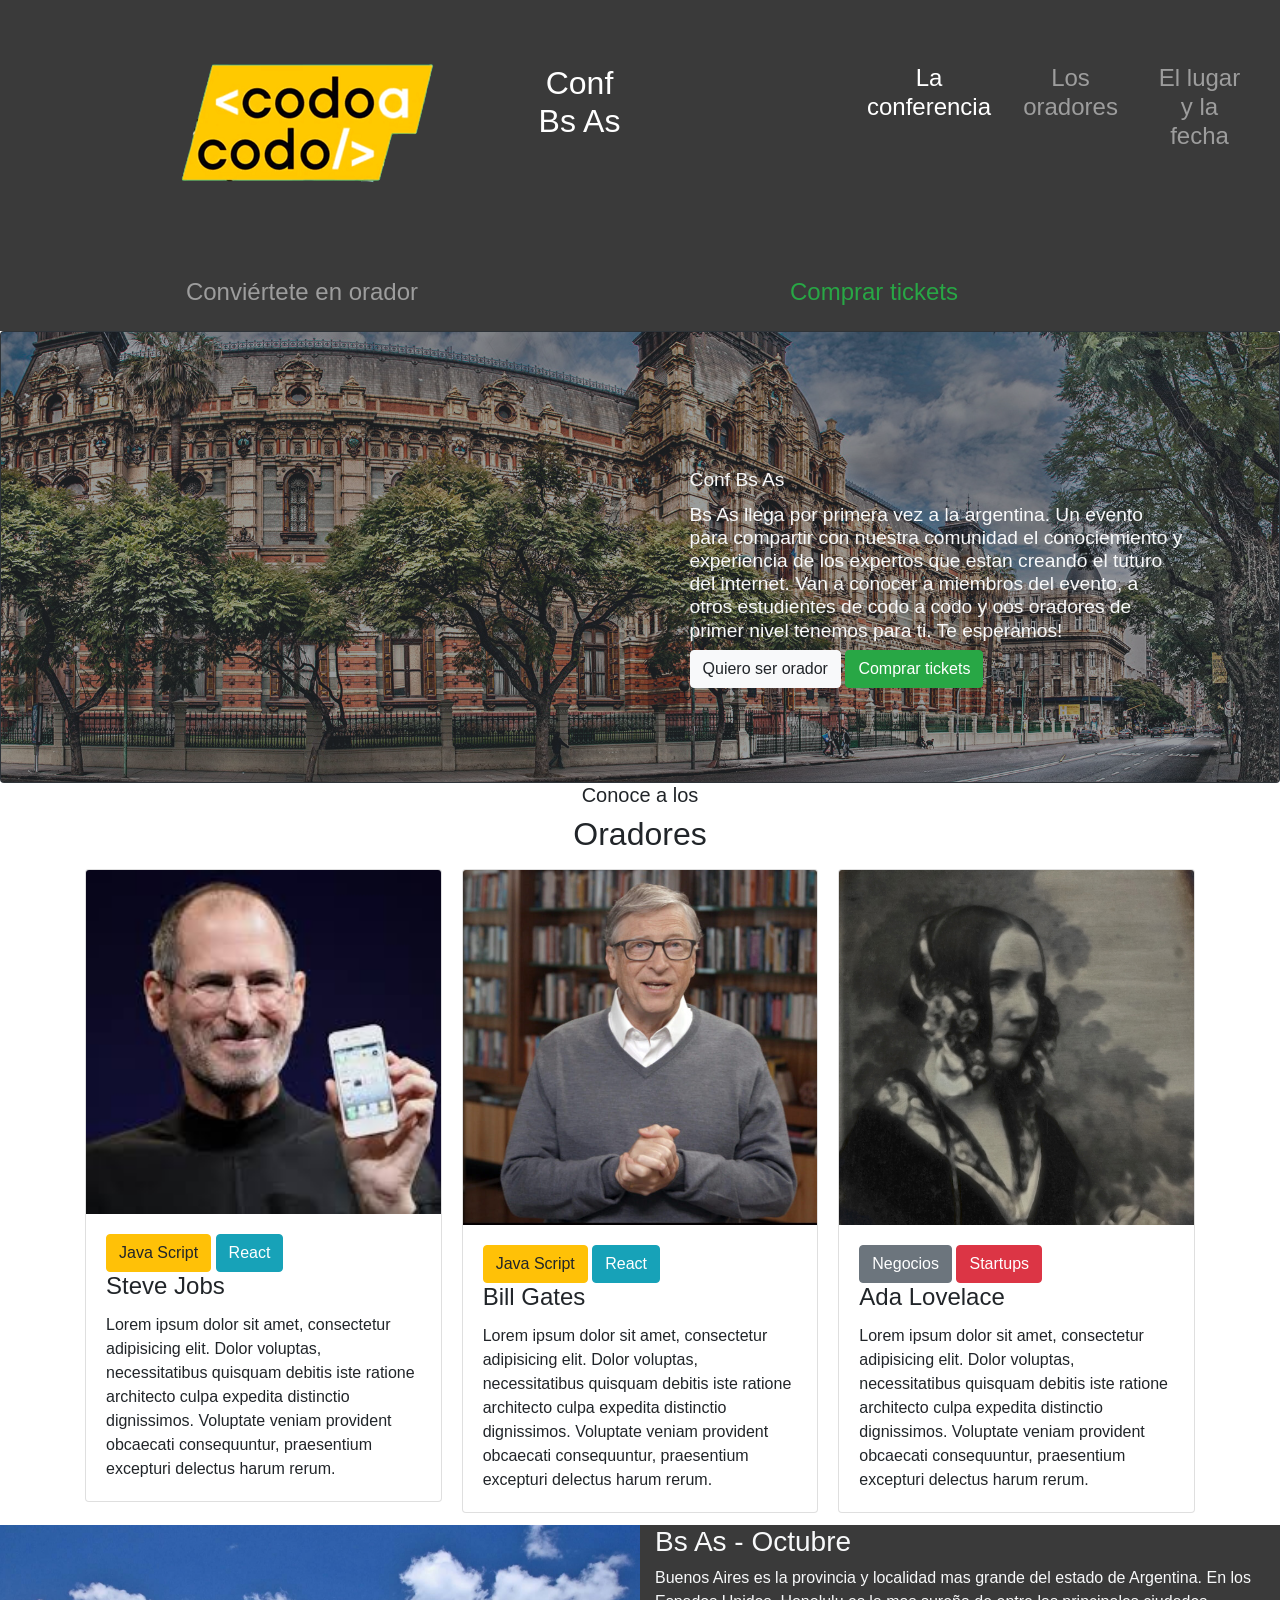
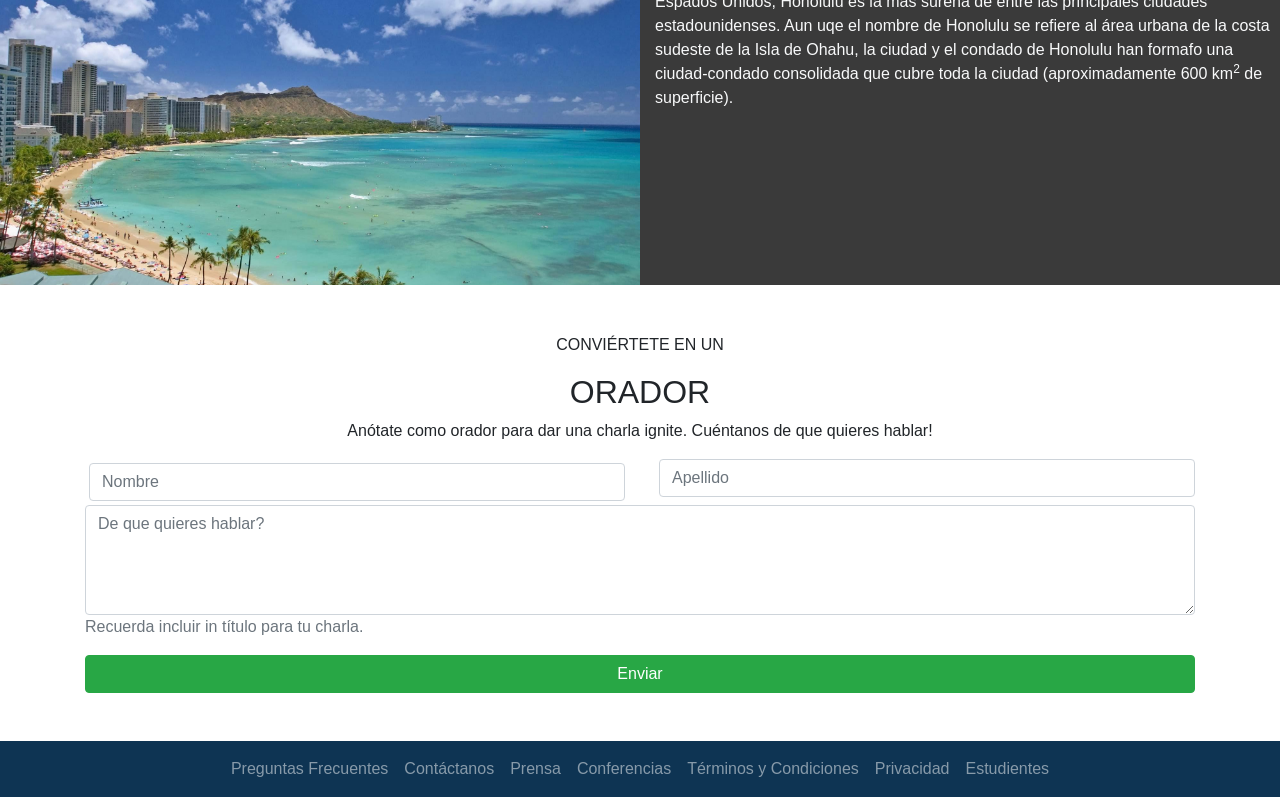
==== index.html @ dddcc1ff "inicial commit" ====
<!DOCTYPE html>
<html lang="en">
<head>
    <meta charset="UTF-8">
    <meta http-equiv="X-UA-Compatible" content="IE=edge">
    <meta name="viewport" content="width=device-width, initial-scale=1.0">

    <!--Bootstrap CSS-->
    <link rel="stylesheet" href="https://cdn.jsdelivr.net/npm/bootstrap@4.6.1/dist/css/bootstrap.min.css">

    <!-- CSS-->
    <link rel="stylesheet" href="./css/style.css">
   
    <title>Proyecto 1</title>

    
</head>
<body>
    <!--NAV-->
    <div class="container-fluid m-0">
        <div class="row bg-oscurito text-center p-3">
                <div class="col-1 mt-5"></div>
                <div class="col mt-1">
                    <a class="navbar-brand" href="#">
                        <img class="codo-logo" src="./imagenes/codoacodo.png" alt="Codoacodo">
                    </a>
                </div>
                <div class="col mt-5"><a href="" class="text-decoration-none text-white"><h2>Conf Bs As</h2></a></div>
                <div class="col-2 mt-5"></div>
                <div class="col mt-5"><a href="#" class="text-decoration-none text-white"><h4>La conferencia</h4></a></div>
                <div class="col mt-5"><a href="#" class="text-decoration-none text-white-50"><h4>Los oradores</h4></a></div>
                <div class="col mt-5"><a href="#" class="text-decoration-none text-white-50"><h4>El lugar y la fecha</h4></a></div>
                <div class="col mt-5"><a href="#" class="text-decoration-none text-white-50"><h4>Conviértete en orador</h4></a></div>
                <div class="col mt-5"><a href="#" class="text-decoration-none text-success"><h4>Comprar tickets</h4></a></div>
                <div class="col-1 mt-5"></div>
        </div>
    </div> 

    <div class="card bg-dark">
        <img class="card-img" src="./imagenes/ba1.jpg" alt="ba1">
            <div class="card-img-overlay text-light container-1">
                        <div class="container-2">
                             <h2 class="card-title ">Conf Bs As</h2>
                             <h3 class="card-text">
                            Bs As llega por primera vez a la argentina. Un evento para compartir con
                            nuestra comunidad el conociemiento y experiencia de los expertos que
                            estan creando el tuturo del internet. Van a conocer a miembros del
                            evento, a otros estudientes de codo a codo y oos oradores de primer
                            nivel tenemos para ti. Te esperamos!
                             </h3>
                            <a class="btn btn-light" href="#">Quiero ser orador</a>
                            <a class="btn btn-success" href="#">Comprar tickets</a>
                        </div>
            </div>
     </div>

     <div class="text-center">
        <h5>Conoce a los</h5>
         <h2>Oradores</h2>
     </div>

    <div class="container mt-3">
        <div class="card-columns">

                <div class="card">
                    <img class="card-img-top" src="./imagenes/steve.jpg" alt="Card image" style="width:100%">
                    <div class="card-body">
                        <a href="#" class="btn btn-warning" style="">Java Script</a> 
                        <a href="#" class="btn btn-info">React</a>
                        <h4 class="card-title">Steve Jobs</h4>
                        <p class="card-text">Lorem ipsum dolor sit amet, consectetur adipisicing elit. Dolor voluptas, necessitatibus quisquam debitis iste ratione architecto culpa expedita distinctio dignissimos. Voluptate veniam provident obcaecati consequuntur, praesentium excepturi delectus harum rerum.</p>
                    </div>
                </div>

            <div class="card" >
                <img class="card-img-top" src="./imagenes/bill.jpg" alt="Card image" style="width:100%">
                <div class="card-body">
                    <a href="#" class="btn btn-warning " style="">Java Script</a> 
                    <a href="#" class="btn btn-info ">React</a>
                    <h4 class="card-title">Bill Gates</h4>
                    <p class="card-text">Lorem ipsum dolor sit amet, consectetur adipisicing elit. Dolor voluptas, necessitatibus quisquam debitis iste ratione architecto culpa expedita distinctio dignissimos. Voluptate veniam provident obcaecati consequuntur, praesentium excepturi delectus harum rerum.</p>
                </div>
            </div>

            <div class="card">
                <img class="card-img-top" src="./imagenes/ada.jpeg" alt="Card image" style="width:100%">
                <div class="card-body">
                    <a href="#" class="btn btn-secondary" style="">Negocios</a> 
                    <a href="#" class="btn btn-danger">Startups</a>
                    <h4 class="card-title">Ada Lovelace</h4>
                    <p class="card-text">Lorem ipsum dolor sit amet, consectetur adipisicing elit. Dolor voluptas, necessitatibus quisquam debitis iste ratione architecto culpa expedita distinctio dignissimos. Voluptate veniam provident obcaecati consequuntur, praesentium excepturi delectus harum rerum.</p>
                </div>
            </div>
        </div>
    </div>

<div class="container-fluid p-0 m-0">
    <div class="row">
        <div class="col-6 m-0 p-0">
            <img class="img-honolulu" src="./imagenes/honolulu.jpg" alt="honolulu">
        </div>

        <div class="col-6 bg-oscurito text-light">
            <h3>Bs As - Octubre</h3>
            <p>Buenos Aires es la provincia y localidad mas grande del estado de Argentina. En los Espados Unidos, Honolulu es la mas sureña de entre las principales ciudades estadounidenses. Aun uqe el nombre de Honolulu se refiere al área urbana de la costa sudeste de la Isla de Ohahu, la ciudad y el condado de Honolulu han formafo una ciudad-condado consolidada que cubre toda la ciudad (aproximadamente 600 km<sup>2</sup> de superficie).</p>
        </div>
    </div>
</div>

<div class="container">
    <div class="text-center mt-5">
     <p>CONVIÉRTETE EN UN</p>
     <H2>ORADOR</H2>
     <P>Anótate como orador para dar una <abbr>charla ignite</abbr>. Cuéntanos de que quieres hablar!</P>
    </div>
    <form action="">
    <div class="row">
        <div class="col m-1">
            <div class="form-group-inline">
                <input type="text" class="form-control" name="Nombre" placeholder="Nombre">
            </div>
        </div>
        <div class="col">
            <div class="form-group-inline">
                <input type="text" class="form-control" name="Apellido" placeholder="Apellido">
            </div>
        </div>
    </div>

    <div class="row">
        <div class="col">
            <div class="form-group">
                <textarea name="comentario0" class="form-control" id="comentario" rows="4" placeholder="De que quieres hablar?"></textarea>
                <p class="text-secondary">Recuerda incluir in título para tu charla.</p>
            </div>
        </div>
    </div>

    <div class="row">
        <div class="col">
             <button type="enviar" class="btn btn-success" style="width:100%">Enviar</button>
        </div>
    </div>
    </form>
</div>

<nav class="navbar navbar-expand-sm  navbar-dark justify-content-center mt-5">
    <ul class="navbar-nav">
        <li class="nav-item">
            <a class="nav-link" href="#">Preguntas Frecuentes</a>
        </li>
        <li class="nav-item">
            <a class="nav-link" href="#">Contáctanos</a>
        </li>
        <li class="nav-item">
            <a class="nav-link" href="#">Prensa</a>
        </li>
        <li class="nav-item">
            <a class="nav-link" href="#">Conferencias</a>
        </li>
        <li class="nav-item">
            <a class="nav-link" href="#">Términos y Condiciones</a>
        </li>
        <li class="nav-item">
            <a class="nav-link" href="#">Privacidad</a>
        </li>
        <li class="nav-item">
            <a class="nav-link"href="#">Estudientes</a>
        </li>
    </ul>
</nav>


  
  </body>
  </html>
  
    
    <!--Bootstrap Bundle with Popper -->
    <script src="https://cdn.jsdelivr.net/npm/bootstrap@5.0.2/dist/js/bootstrap.bundle.min.js"></script>
</body>
</html>
---- css/style.css ----
.bg-oscurito{
    background-color: #3a3a3a;
}

.container-1 {
    display: flex;
    justify-content: flex-end;
    align-items: flex-end;
}

.container-2 {
    margin-right: 6%;
    margin-bottom: 6%;
    width: 40%;
    height: auto;
}

.container-2 h2, .container-2 h3 {
    font-size: 1.5vw;
}

.card-img {
    opacity: 0.5;
    height: 50vh;
    object-fit: cover;
}
.img-honolulu {
    height: 40vh;
    width: 100%;
    object-fit: cover;
}

.navbar {
 background-color: hsl(207, 71%, 19%);
}
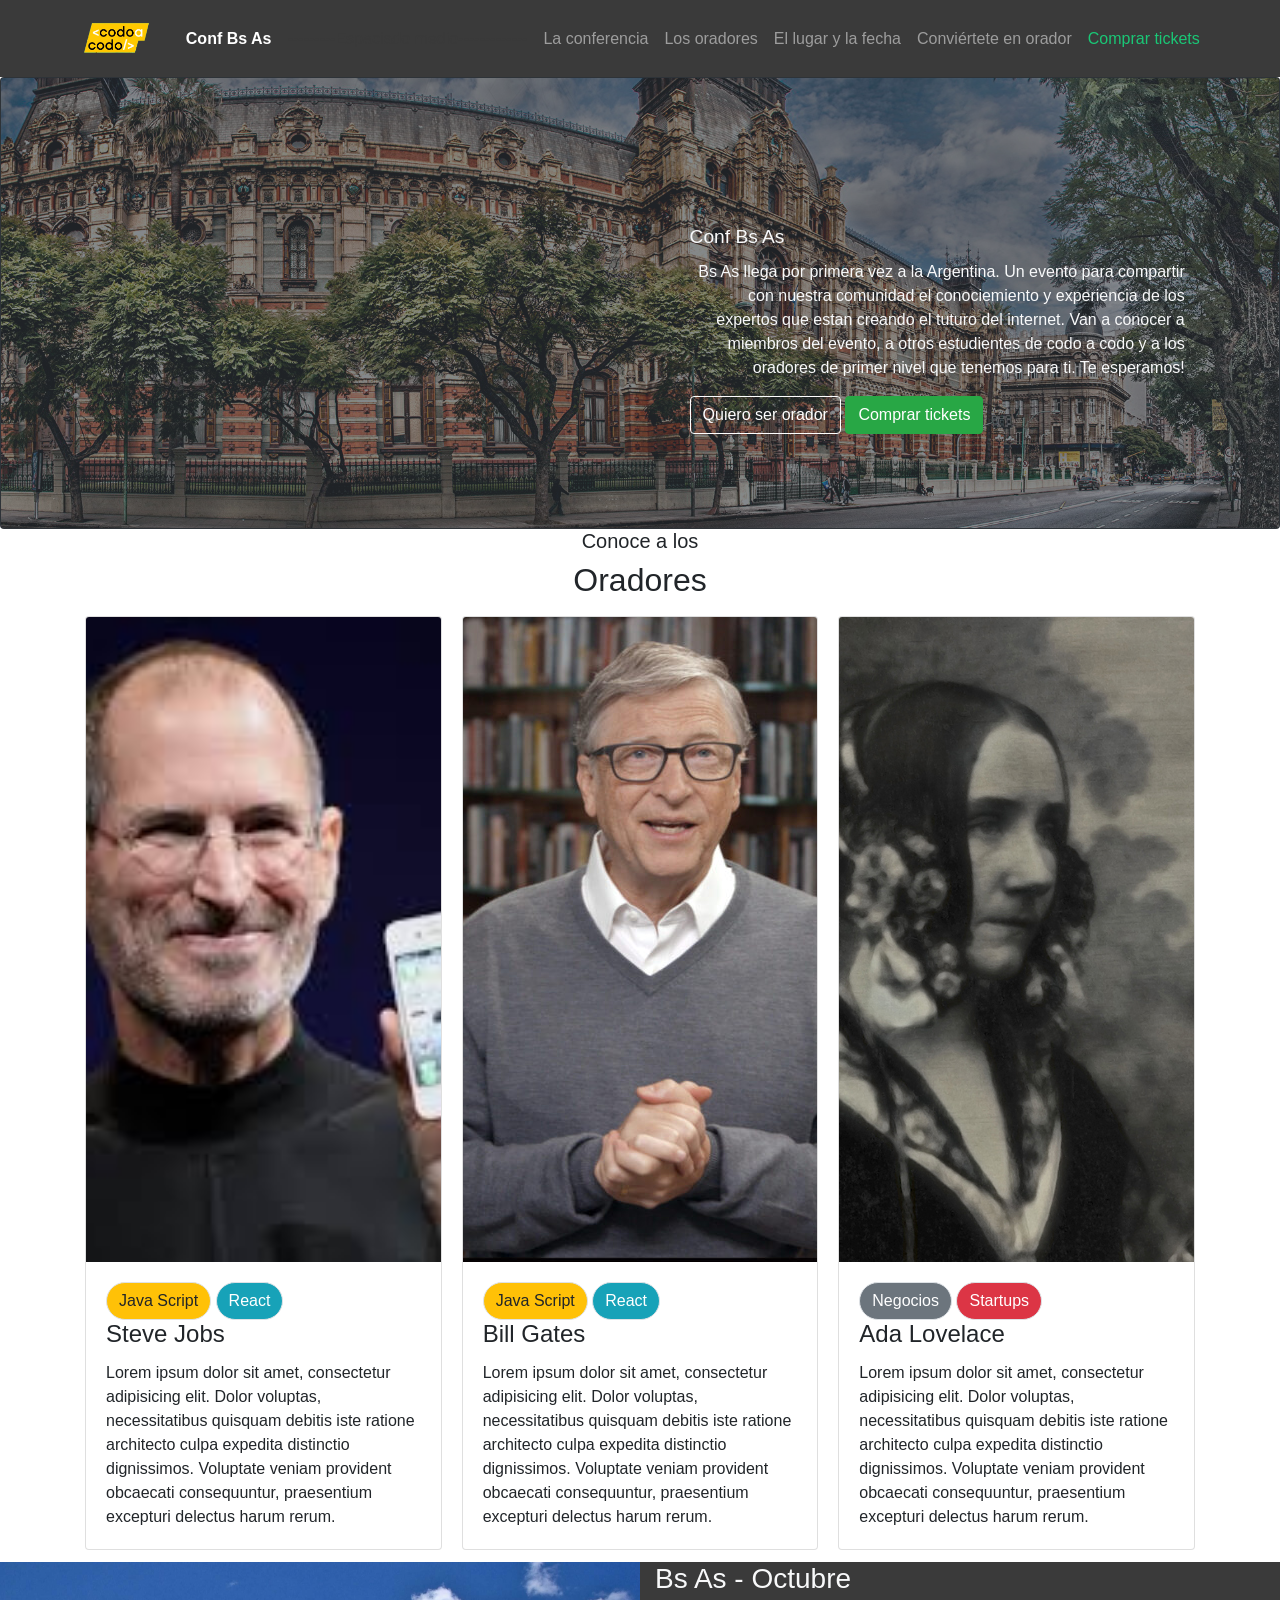
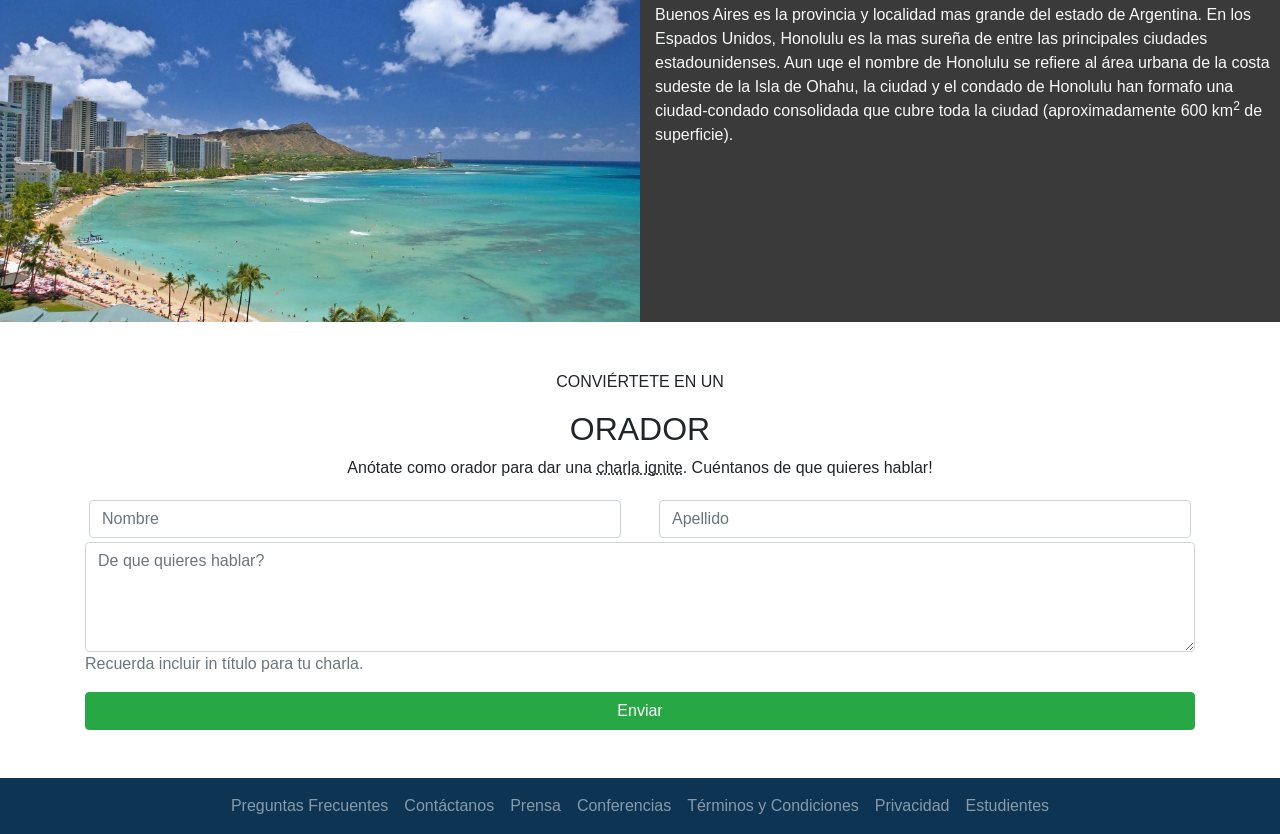
==== commit d3a8cb3a: "Update index.html" ====
--- a/index.html
+++ b/index.html
@@ -16,83 +16,127 @@
     
 </head>
 <body>
-    <!--NAV-->
-    <div class="container-fluid m-0">
-        <div class="row bg-oscurito text-center p-3">
-                <div class="col-1 mt-5"></div>
-                <div class="col mt-1">
+<!-- Navbar Bootstrap-->
+    <nav class="navbar navbar-expand-sm  bg-oscurito navbar-dark">
+        <div class="container-fluid justify-content-center">
+                <a class="navbar-brand" href="#">
+                    <img src="./imagenes/codoacodo.png" alt="Logo" style="width:7vw;" class="">
+                </a>
+            <ul class="navbar-nav">
+            <li class="nav-item">
+                <a class="nav-link text-white" href="#"><strong>Conf Bs As</strong></a>
+            </li>
+
+            <li class="nav-item">
+                <a id="oscuro1" class="nav-link "href="#">---------Espaciado medio-------------</a>
+            </li>
+     
+            <li class="nav-item">
+                <a class="nav-link" href="#">La conferencia</a>
+            </li>
+            <li class="nav-item">
+                <a class="nav-link" href="#">Los oradores</a>
+            </li>
+            <li class="nav-item">
+                <a class="nav-link" href="#">El lugar y la fecha</a>
+            </li>
+            <li class="nav-item">
+                <a class="nav-link" href="#">Conviértete en orador</a>
+            </li>
+            <li class="nav-item">
+                <a  id="verde-success" class="nav-link" href="#">Comprar tickets</a>
+            </li>
+        </ul>
+        </div>
+    </nav>
+
+    <!--NAV  modelo anterior de navbar superior
+
+    <div class="container-fluid justify-content-center bg-oscurito m-0 nav">
+        <div class="row text-center">
+                <div class="col"></div>
+                <div class="col-auto p-0 m-0">
                     <a class="navbar-brand" href="#">
                         <img class="codo-logo" src="./imagenes/codoacodo.png" alt="Codoacodo">
                     </a>
                 </div>
-                <div class="col mt-5"><a href="" class="text-decoration-none text-white"><h2>Conf Bs As</h2></a></div>
-                <div class="col-2 mt-5"></div>
-                <div class="col mt-5"><a href="#" class="text-decoration-none text-white"><h4>La conferencia</h4></a></div>
-                <div class="col mt-5"><a href="#" class="text-decoration-none text-white-50"><h4>Los oradores</h4></a></div>
-                <div class="col mt-5"><a href="#" class="text-decoration-none text-white-50"><h4>El lugar y la fecha</h4></a></div>
-                <div class="col mt-5"><a href="#" class="text-decoration-none text-white-50"><h4>Conviértete en orador</h4></a></div>
-                <div class="col mt-5"><a href="#" class="text-decoration-none text-success"><h4>Comprar tickets</h4></a></div>
-                <div class="col-1 mt-5"></div>
+                <div class="col-auto"><a href="" class="text-decoration-none text-white"><h4>Conf Bs As</h4></a></div>
+                <div class="col-"></div>
+                <div class="col-auto"><a href="#" class="text-decoration-none text-white"><h6>La conferencia</h6></a></div>
+                <div class="col-auto"><a href="#" class="text-decoration-none text-white-50"><h6>Los oradores</h6></a></div>
+                <div class="col-auto"><a href="#" class="text-decoration-none text-white-50"><h6>El lugar y la fecha</h6></a></div>
+                <div class="col-auto"><a href="#" class="text-decoration-none text-white-50"><h6>Conviértete en orador</h6></a></div>
+                <div class="col-auto"><a href="#" class="text-decoration-none text-success"><h6>Comprar tickets</h6></a></div>
+                <div class="col"></div>
         </div>
     </div> 
+-->
+    
+
+<!-- Main Image-->
 
     <div class="card bg-dark">
         <img class="card-img" src="./imagenes/ba1.jpg" alt="ba1">
             <div class="card-img-overlay text-light container-1">
                         <div class="container-2">
                              <h2 class="card-title ">Conf Bs As</h2>
-                             <h3 class="card-text">
-                            Bs As llega por primera vez a la argentina. Un evento para compartir con
+                             <p class="card-text text-main">
+                            Bs As llega por primera vez a la Argentina. Un evento para compartir con
                             nuestra comunidad el conociemiento y experiencia de los expertos que
                             estan creando el tuturo del internet. Van a conocer a miembros del
-                            evento, a otros estudientes de codo a codo y oos oradores de primer
-                            nivel tenemos para ti. Te esperamos!
-                             </h3>
-                            <a class="btn btn-light" href="#">Quiero ser orador</a>
+                            evento, a otros estudientes de codo a codo y a los oradores de primer
+                            nivel que tenemos para ti. Te esperamos!
+                             </p>
+                            <a class="btn text-white border-white" href="#">Quiero ser orador</a>
                             <a class="btn btn-success" href="#">Comprar tickets</a>
                         </div>
             </div>
      </div>
+
+<!-- Título Cards-->
 
      <div class="text-center">
         <h5>Conoce a los</h5>
          <h2>Oradores</h2>
      </div>
 
+<!-- Cards-->
+
     <div class="container mt-3">
         <div class="card-columns">
-
+<!-- Card Jobs-->
                 <div class="card">
                     <img class="card-img-top" src="./imagenes/steve.jpg" alt="Card image" style="width:100%">
                     <div class="card-body">
-                        <a href="#" class="btn btn-warning" style="">Java Script</a> 
-                        <a href="#" class="btn btn-info">React</a>
+                        <a href="#" class="btn btn-warning border rounded-pill" >Java Script</a> 
+                        <a href="#" class="btn btn-info border rounded-pill">React</a>
                         <h4 class="card-title">Steve Jobs</h4>
                         <p class="card-text">Lorem ipsum dolor sit amet, consectetur adipisicing elit. Dolor voluptas, necessitatibus quisquam debitis iste ratione architecto culpa expedita distinctio dignissimos. Voluptate veniam provident obcaecati consequuntur, praesentium excepturi delectus harum rerum.</p>
                     </div>
                 </div>
-
+<!-- Card Gates-->
             <div class="card" >
                 <img class="card-img-top" src="./imagenes/bill.jpg" alt="Card image" style="width:100%">
                 <div class="card-body">
-                    <a href="#" class="btn btn-warning " style="">Java Script</a> 
-                    <a href="#" class="btn btn-info ">React</a>
+                    <a href="#" class="btn btn-warning border rounded-pill" >Java Script</a> 
+                    <a href="#" class="btn btn-info border rounded-pill">React</a>
                     <h4 class="card-title">Bill Gates</h4>
                     <p class="card-text">Lorem ipsum dolor sit amet, consectetur adipisicing elit. Dolor voluptas, necessitatibus quisquam debitis iste ratione architecto culpa expedita distinctio dignissimos. Voluptate veniam provident obcaecati consequuntur, praesentium excepturi delectus harum rerum.</p>
                 </div>
             </div>
-
+<!-- Card Lovelace-->
             <div class="card">
                 <img class="card-img-top" src="./imagenes/ada.jpeg" alt="Card image" style="width:100%">
                 <div class="card-body">
-                    <a href="#" class="btn btn-secondary" style="">Negocios</a> 
-                    <a href="#" class="btn btn-danger">Startups</a>
+                    <a href="#" class="btn btn-secondary border rounded-pill">Negocios</a> 
+                    <a href="#" class="btn btn-danger border rounded-pill">Startups</a>
                     <h4 class="card-title">Ada Lovelace</h4>
                     <p class="card-text">Lorem ipsum dolor sit amet, consectetur adipisicing elit. Dolor voluptas, necessitatibus quisquam debitis iste ratione architecto culpa expedita distinctio dignissimos. Voluptate veniam provident obcaecati consequuntur, praesentium excepturi delectus harum rerum.</p>
                 </div>
             </div>
         </div>
     </div>
+
 
 <div class="container-fluid p-0 m-0">
     <div class="row">
@@ -106,21 +150,26 @@
         </div>
     </div>
 </div>
+
+<!--Titulo Formulario  -->
 
 <div class="container">
     <div class="text-center mt-5">
      <p>CONVIÉRTETE EN UN</p>
      <H2>ORADOR</H2>
-     <P>Anótate como orador para dar una <abbr>charla ignite</abbr>. Cuéntanos de que quieres hablar!</P>
+     <P>Anótate como orador para dar una <abbr title="charla ignite">charla ignite</abbr>. Cuéntanos de que quieres hablar!</P>
     </div>
     <form action="">
+
+<!--Formulario  -->
+
     <div class="row">
         <div class="col m-1">
             <div class="form-group-inline">
                 <input type="text" class="form-control" name="Nombre" placeholder="Nombre">
             </div>
         </div>
-        <div class="col">
+        <div class="col m-1">
             <div class="form-group-inline">
                 <input type="text" class="form-control" name="Apellido" placeholder="Apellido">
             </div>
@@ -144,7 +193,9 @@
     </form>
 </div>
 
-<nav class="navbar navbar-expand-sm  navbar-dark justify-content-center mt-5">
+<!-- Nav Footer-->
+
+<nav id="navbar-foot" class="navbar navbar-expand-sm  navbar-dark justify-content-center mt-5">
     <ul class="navbar-nav">
         <li class="nav-item">
             <a class="nav-link" href="#">Preguntas Frecuentes</a>
@@ -170,13 +221,10 @@
     </ul>
 </nav>
 
-
-  
   </body>
   </html>
   
-    
-    <!--Bootstrap Bundle with Popper -->
+<!--Bootstrap Bundle with Popper -->
     <script src="https://cdn.jsdelivr.net/npm/bootstrap@5.0.2/dist/js/bootstrap.bundle.min.js"></script>
 </body>
-</html>+</html>
--- a/css/style.css
+++ b/css/style.css
@@ -1,11 +1,38 @@
+
+/* Puntero sobre hipervinculos a */
+a {
+    cursor: pointer;
+}
+
+/* Nav superior- espaciado medio del navbar superior: color del texto igual al fondo */
+#oscuro1 {
+    color: #3a3a3a;
+}
+
+/* Nav superior- color del background del navbar superior */
 .bg-oscurito{
     background-color: #3a3a3a;
 }
+
+/* Nav superior- Comprar ticket */
+#verde-success {
+    color: #1ac776;
+}
+
+.navbar-sup {
+
+}
+
+/* main image*/
 
 .container-1 {
     display: flex;
     justify-content: flex-end;
     align-items: flex-end;
+}
+
+.text-main {
+    text-align: right;
 }
 
 .container-2 {
@@ -19,8 +46,9 @@
     font-size: 1.5vw;
 }
 
+
 .card-img {
-    opacity: 0.5;
+    opacity: 0.4;
     height: 50vh;
     object-fit: cover;
 }
@@ -30,6 +58,14 @@
     object-fit: cover;
 }
 
-.navbar {
+.card-img-top {
+    height: 645px;
+    width: 645px;
+    object-fit: cover;
+}
+
+/* Navbar inferior*/
+
+#navbar-foot {
  background-color: hsl(207, 71%, 19%);
-}+}
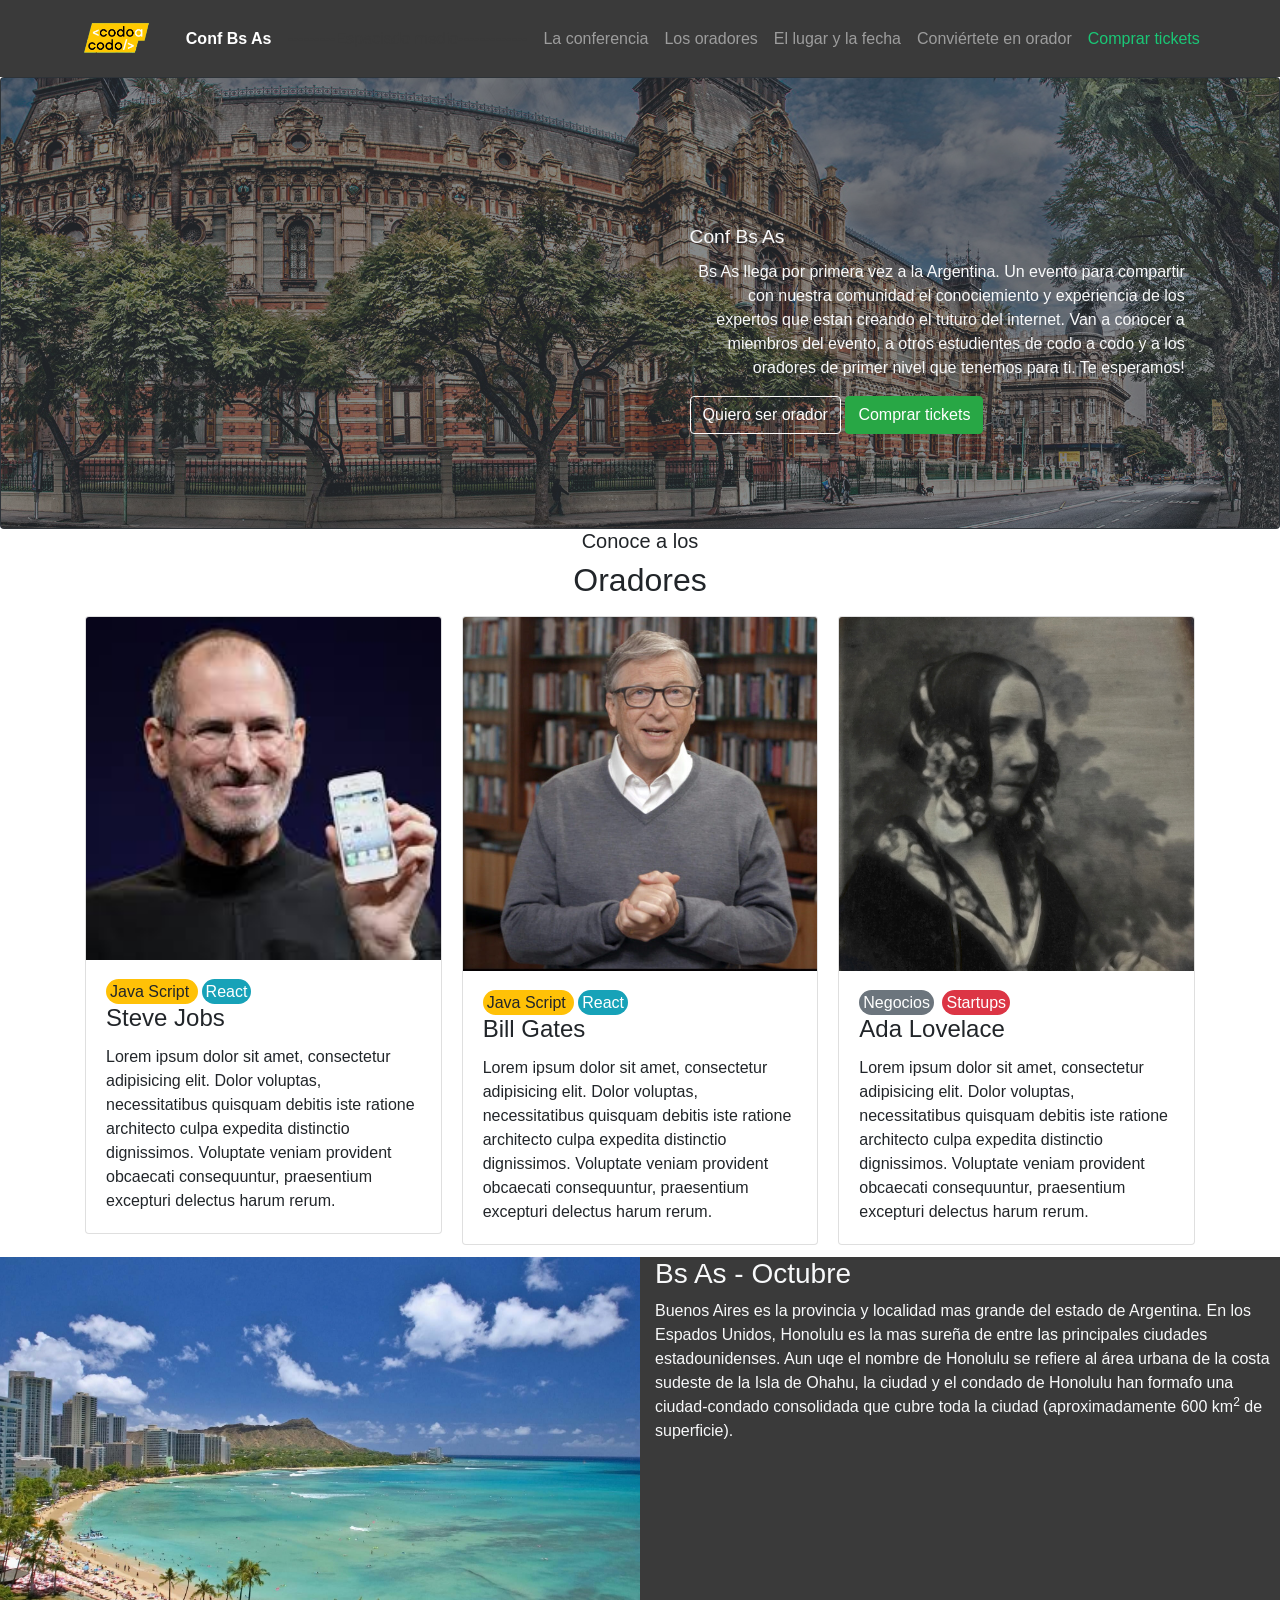
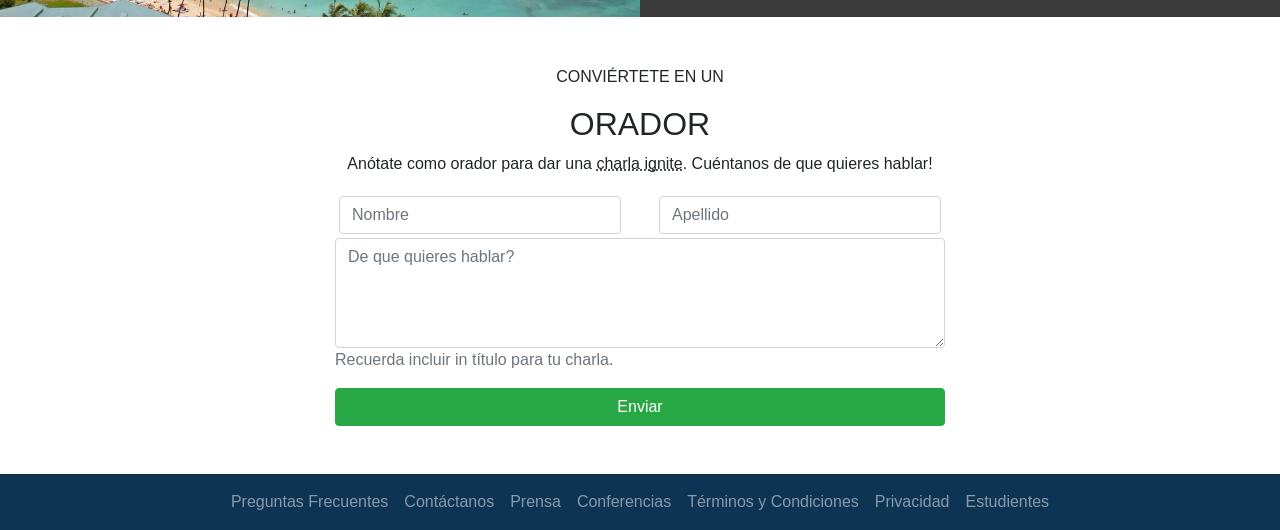
==== commit 4c83c320: "Update index.html" ====
--- a/index.html
+++ b/index.html
@@ -50,28 +50,6 @@
         </div>
     </nav>
 
-    <!--NAV  modelo anterior de navbar superior
-
-    <div class="container-fluid justify-content-center bg-oscurito m-0 nav">
-        <div class="row text-center">
-                <div class="col"></div>
-                <div class="col-auto p-0 m-0">
-                    <a class="navbar-brand" href="#">
-                        <img class="codo-logo" src="./imagenes/codoacodo.png" alt="Codoacodo">
-                    </a>
-                </div>
-                <div class="col-auto"><a href="" class="text-decoration-none text-white"><h4>Conf Bs As</h4></a></div>
-                <div class="col-"></div>
-                <div class="col-auto"><a href="#" class="text-decoration-none text-white"><h6>La conferencia</h6></a></div>
-                <div class="col-auto"><a href="#" class="text-decoration-none text-white-50"><h6>Los oradores</h6></a></div>
-                <div class="col-auto"><a href="#" class="text-decoration-none text-white-50"><h6>El lugar y la fecha</h6></a></div>
-                <div class="col-auto"><a href="#" class="text-decoration-none text-white-50"><h6>Conviértete en orador</h6></a></div>
-                <div class="col-auto"><a href="#" class="text-decoration-none text-success"><h6>Comprar tickets</h6></a></div>
-                <div class="col"></div>
-        </div>
-    </div> 
--->
-    
 
 <!-- Main Image-->
 
@@ -102,14 +80,14 @@
 
 <!-- Cards-->
 
-    <div class="container mt-3">
-        <div class="card-columns">
+<div class="container mt-3">
+    <div class="card-columns">
 <!-- Card Jobs-->
                 <div class="card">
                     <img class="card-img-top" src="./imagenes/steve.jpg" alt="Card image" style="width:100%">
                     <div class="card-body">
-                        <a href="#" class="btn btn-warning border rounded-pill" >Java Script</a> 
-                        <a href="#" class="btn btn-info border rounded-pill">React</a>
+                        <span class="badger rounded-pill bg-warning p-1"> Java Script </span>
+                        <span class="badger rounded-pill bg-info p-1 text-white m-1"> React </span>
                         <h4 class="card-title">Steve Jobs</h4>
                         <p class="card-text">Lorem ipsum dolor sit amet, consectetur adipisicing elit. Dolor voluptas, necessitatibus quisquam debitis iste ratione architecto culpa expedita distinctio dignissimos. Voluptate veniam provident obcaecati consequuntur, praesentium excepturi delectus harum rerum.</p>
                     </div>
@@ -118,8 +96,8 @@
             <div class="card" >
                 <img class="card-img-top" src="./imagenes/bill.jpg" alt="Card image" style="width:100%">
                 <div class="card-body">
-                    <a href="#" class="btn btn-warning border rounded-pill" >Java Script</a> 
-                    <a href="#" class="btn btn-info border rounded-pill">React</a>
+                    <span class="badger rounded-pill bg-warning p-1"> Java Script </span>
+                    <span class="badger rounded-pill bg-info p-1 text-white m-1"> React </span>
                     <h4 class="card-title">Bill Gates</h4>
                     <p class="card-text">Lorem ipsum dolor sit amet, consectetur adipisicing elit. Dolor voluptas, necessitatibus quisquam debitis iste ratione architecto culpa expedita distinctio dignissimos. Voluptate veniam provident obcaecati consequuntur, praesentium excepturi delectus harum rerum.</p>
                 </div>
@@ -128,14 +106,14 @@
             <div class="card">
                 <img class="card-img-top" src="./imagenes/ada.jpeg" alt="Card image" style="width:100%">
                 <div class="card-body">
-                    <a href="#" class="btn btn-secondary border rounded-pill">Negocios</a> 
-                    <a href="#" class="btn btn-danger border rounded-pill">Startups</a>
+                    <span class="badger rounded-pill bg-secondary p-1 text-white">Negocios</span>
+                    <span class="badger rounded-pill bg-danger p-1 text-white m-1">Startups</span>
                     <h4 class="card-title">Ada Lovelace</h4>
                     <p class="card-text">Lorem ipsum dolor sit amet, consectetur adipisicing elit. Dolor voluptas, necessitatibus quisquam debitis iste ratione architecto culpa expedita distinctio dignissimos. Voluptate veniam provident obcaecati consequuntur, praesentium excepturi delectus harum rerum.</p>
                 </div>
             </div>
-        </div>
     </div>
+</div>
 
 
 <div class="container-fluid p-0 m-0">
@@ -151,47 +129,48 @@
     </div>
 </div>
 
-<!--Titulo Formulario  -->
-
-<div class="container">
+
+<!--Formulario  -->
+
+<div class="container" style="width: 50%">
+
     <div class="text-center mt-5">
      <p>CONVIÉRTETE EN UN</p>
      <H2>ORADOR</H2>
      <P>Anótate como orador para dar una <abbr title="charla ignite">charla ignite</abbr>. Cuéntanos de que quieres hablar!</P>
     </div>
+
     <form action="">
-
-<!--Formulario  -->
-
-    <div class="row">
-        <div class="col m-1">
-            <div class="form-group-inline">
-                <input type="text" class="form-control" name="Nombre" placeholder="Nombre">
-            </div>
-        </div>
-        <div class="col m-1">
-            <div class="form-group-inline">
-                <input type="text" class="form-control" name="Apellido" placeholder="Apellido">
-            </div>
-        </div>
-    </div>
-
-    <div class="row">
-        <div class="col">
-            <div class="form-group">
-                <textarea name="comentario0" class="form-control" id="comentario" rows="4" placeholder="De que quieres hablar?"></textarea>
-                <p class="text-secondary">Recuerda incluir in título para tu charla.</p>
-            </div>
-        </div>
-    </div>
-
-    <div class="row">
-        <div class="col">
-             <button type="enviar" class="btn btn-success" style="width:100%">Enviar</button>
-        </div>
-    </div>
+        <div class="row">
+            <div class="col m-1">
+                <div class="form-group-inline">
+                    <input type="text" class="form-control" name="Nombre" placeholder="Nombre">
+                </div>
+            </div>
+            <div class="col m-1">
+                <div class="form-group-inline">
+                    <input type="text" class="form-control" name="Apellido" placeholder="Apellido">
+                </div>
+            </div>
+        </div>
+
+        <div class="row">
+            <div class="col">
+                <div class="form-group">
+                    <textarea name="comentario0" class="form-control" id="comentario" rows="4" placeholder="De que quieres hablar?"></textarea>
+                    <p class="text-secondary">Recuerda incluir in título para tu charla.</p>
+                </div>
+            </div>
+        </div>
+
+        <div class="row">
+            <div class="col">
+                <button type="enviar" class="btn btn-success" style="width:100%">Enviar</button>
+            </div>
+        </div>
     </form>
 </div>
+
 
 <!-- Nav Footer-->
 
--- a/css/style.css
+++ b/css/style.css
@@ -58,12 +58,6 @@
     object-fit: cover;
 }
 
-.card-img-top {
-    height: 645px;
-    width: 645px;
-    object-fit: cover;
-}
-
 /* Navbar inferior*/
 
 #navbar-foot {
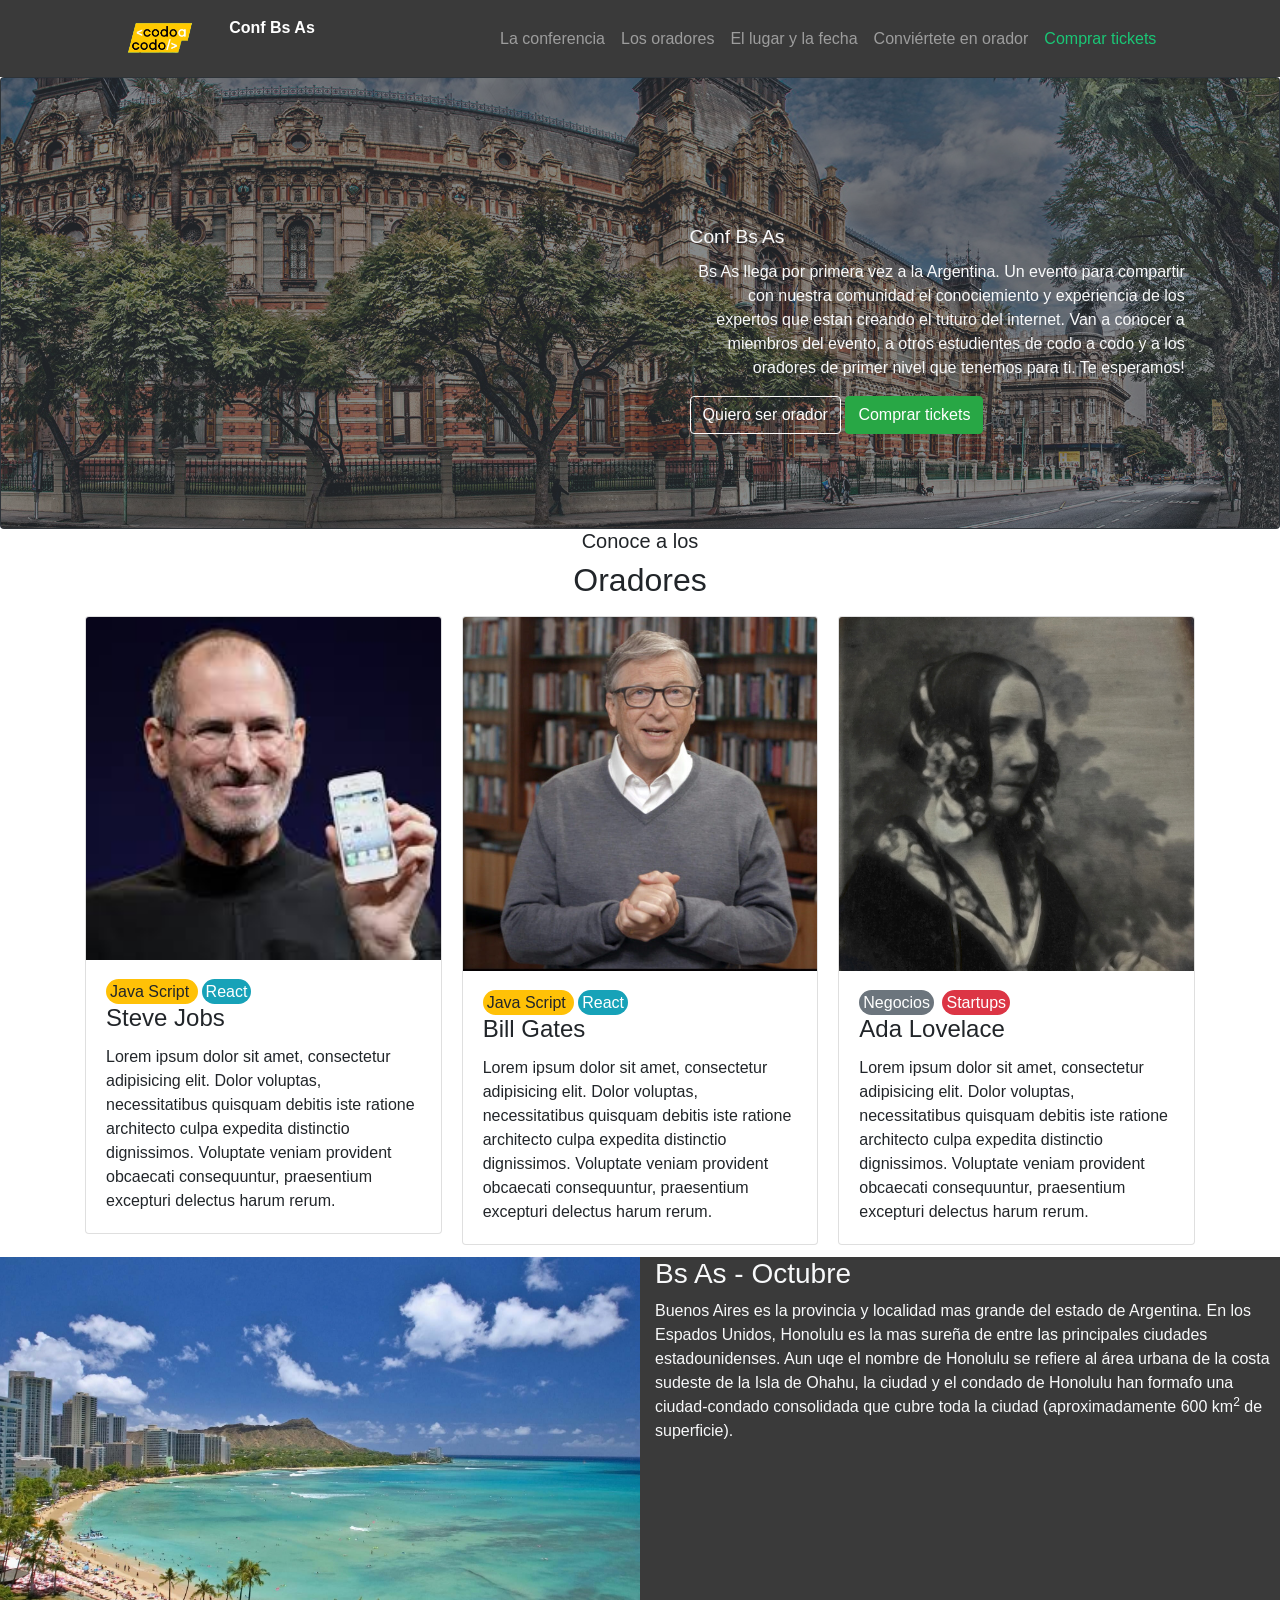
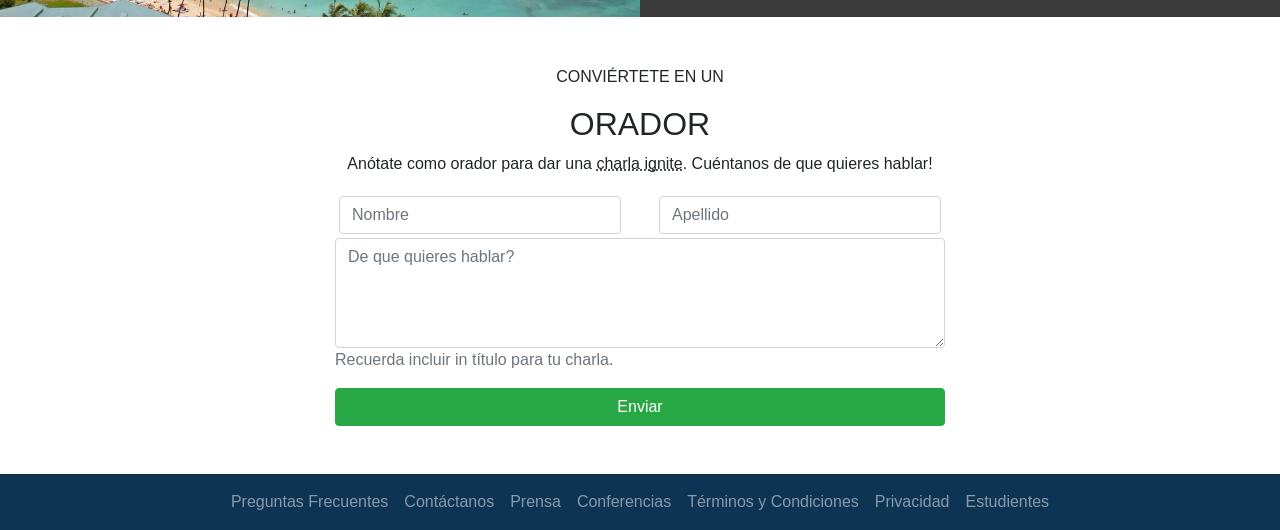
==== commit 53a632f9: "Update index.html" ====
--- a/index.html
+++ b/index.html
@@ -18,18 +18,17 @@
 <body>
 <!-- Navbar Bootstrap-->
     <nav class="navbar navbar-expand-sm  bg-oscurito navbar-dark">
-        <div class="container-fluid justify-content-center">
-                <a class="navbar-brand" href="#">
-                    <img src="./imagenes/codoacodo.png" alt="Logo" style="width:7vw;" class="">
-                </a>
+        <div class="container-fluid justify-content-around">
+
+        <ul class="navbar-nav">
+            <a class="navbar-brand" href="#">
+                <img src="./imagenes/codoacodo.png" alt="Logo" style="width:7vw;" class="">
+            </a>
+            <li class="nav-item">
+                <a class="nav-link text-white" href="#"><strong>Conf Bs As</strong></a>
+            </li>
+        </ul>
             <ul class="navbar-nav">
-            <li class="nav-item">
-                <a class="nav-link text-white" href="#"><strong>Conf Bs As</strong></a>
-            </li>
-
-            <li class="nav-item">
-                <a id="oscuro1" class="nav-link "href="#">---------Espaciado medio-------------</a>
-            </li>
      
             <li class="nav-item">
                 <a class="nav-link" href="#">La conferencia</a>
@@ -49,6 +48,7 @@
         </ul>
         </div>
     </nav>
+
 
 
 <!-- Main Image-->
